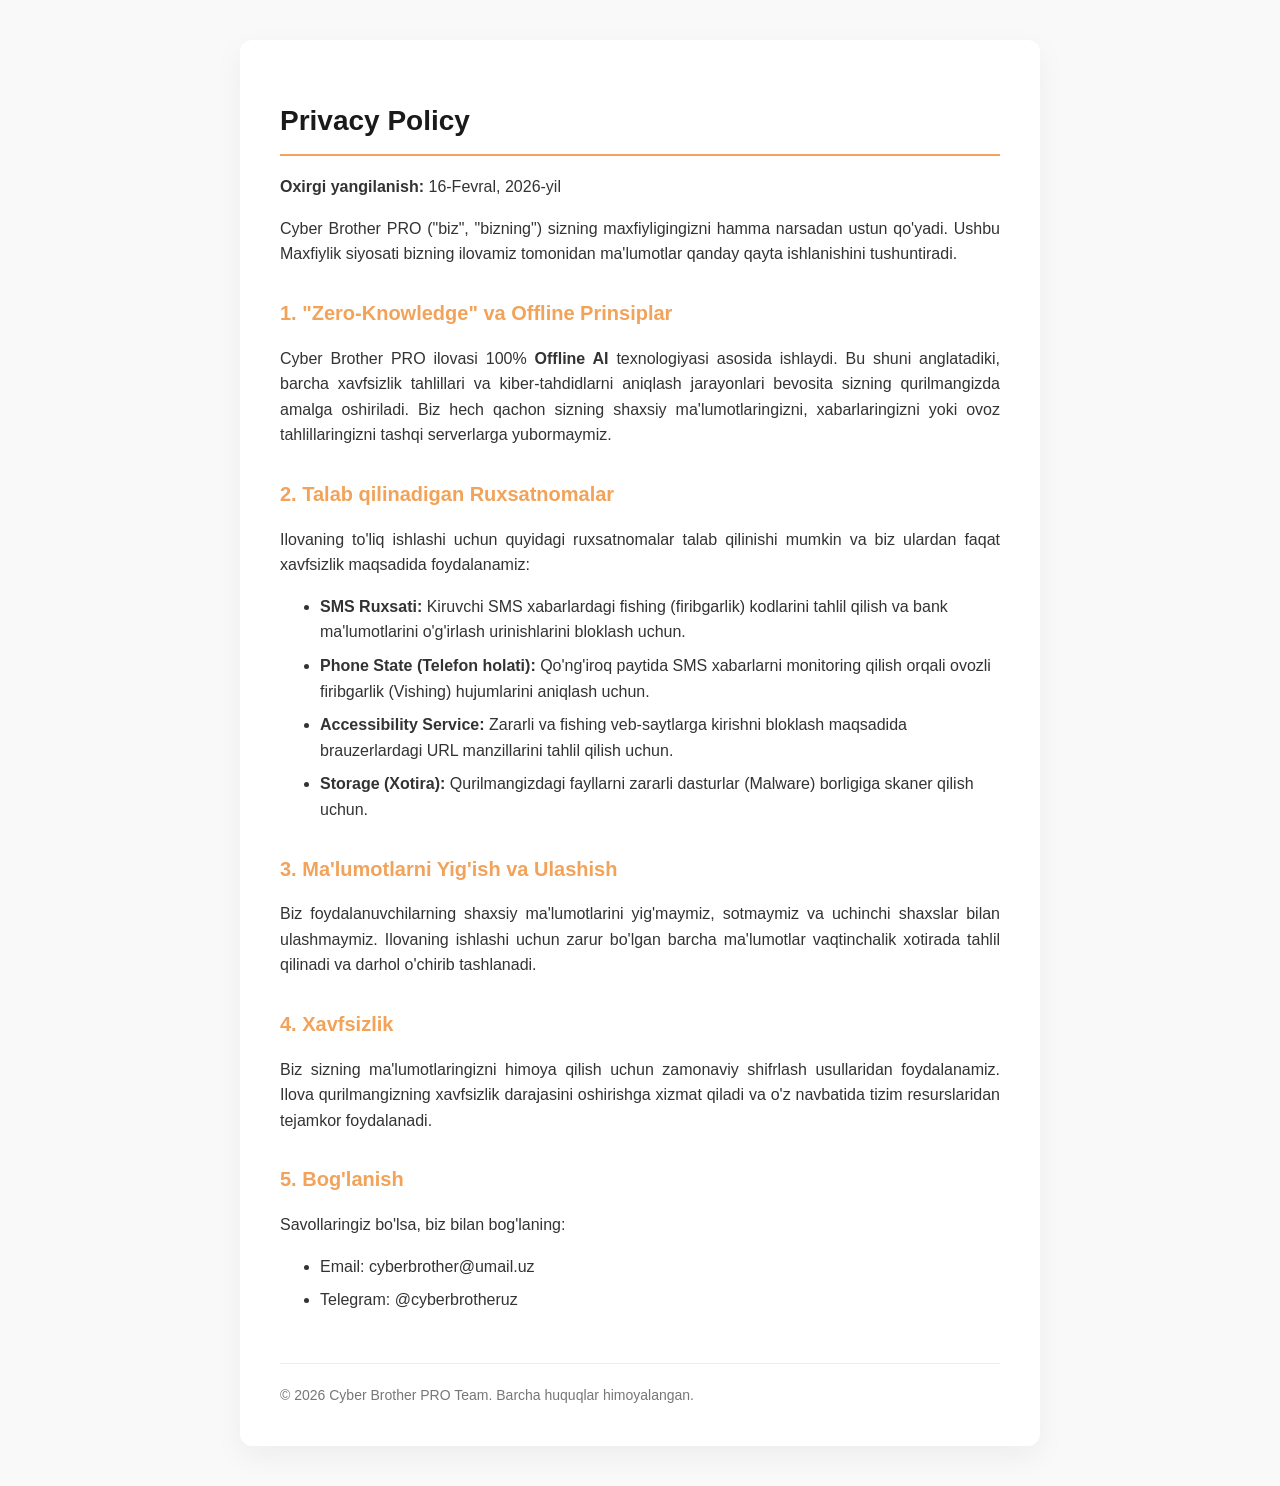
==== privacy.html @ dfbb3e48 "Add official Privacy Policy for Google Play compliance" ====
<!DOCTYPE html>
<html lang="uz">

<head>
    <meta charset="UTF-8">
    <meta name="viewport" content="width=device-width, initial-scale=1.0">
    <title>Privacy Policy - Cyber Brother PRO</title>
    <style>
        body {
            font-family: 'Segoe UI', Tahoma, Geneva, Verdana, sans-serif;
            line-height: 1.6;
            color: #333;
            max-width: 800px;
            margin: 0 auto;
            padding: 40px 20px;
            background: #f9f9f9;
        }

        .card {
            background: #fff;
            padding: 40px;
            border-radius: 12px;
            box-shadow: 0 10px 30px rgba(0, 0, 0, 0.05);
        }

        h1 {
            color: #1a1a1a;
            font-size: 28px;
            border-bottom: 2px solid #F2A359;
            padding-bottom: 10px;
        }

        h2 {
            color: #F2A359;
            font-size: 20px;
            margin-top: 30px;
        }

        p {
            margin-bottom: 15px;
            text-align: justify;
        }

        ul {
            margin-bottom: 20px;
        }

        li {
            margin-bottom: 8px;
        }

        .footer {
            margin-top: 50px;
            font-size: 14px;
            color: #777;
            border-top: 1px solid #eee;
            padding-top: 20px;
        }
    </style>
</head>

<body>
    <div class="card">
        <h1>Privacy Policy</h1>
        <p><strong>Oxirgi yangilanish:</strong> 16-Fevral, 2026-yil</p>

        <p>Cyber Brother PRO ("biz", "bizning") sizning maxfiyligingizni hamma narsadan ustun qo'yadi. Ushbu Maxfiylik
            siyosati bizning ilovamiz tomonidan ma'lumotlar qanday qayta ishlanishini tushuntiradi.</p>

        <h2>1. "Zero-Knowledge" va Offline Prinsiplar</h2>
        <p>Cyber Brother PRO ilovasi 100% <strong>Offline AI</strong> texnologiyasi asosida ishlaydi. Bu shuni
            anglatadiki, barcha xavfsizlik tahlillari va kiber-tahdidlarni aniqlash jarayonlari bevosita sizning
            qurilmangizda amalga oshiriladi. Biz hech qachon sizning shaxsiy ma'lumotlaringizni, xabarlaringizni yoki
            ovoz tahlillaringizni tashqi serverlarga yubormaymiz.</p>

        <h2>2. Talab qilinadigan Ruxsatnomalar</h2>
        <p>Ilovaning to'liq ishlashi uchun quyidagi ruxsatnomalar talab qilinishi mumkin va biz ulardan faqat xavfsizlik
            maqsadida foydalanamiz:</p>
        <ul>
            <li><strong>SMS Ruxsati:</strong> Kiruvchi SMS xabarlardagi fishing (firibgarlik) kodlarini tahlil qilish va
                bank ma'lumotlarini o'g'irlash urinishlarini bloklash uchun.</li>
            <li><strong>Phone State (Telefon holati):</strong> Qo'ng'iroq paytida SMS xabarlarni monitoring qilish
                orqali ovozli firibgarlik (Vishing) hujumlarini aniqlash uchun.</li>
            <li><strong>Accessibility Service:</strong> Zararli va fishing veb-saytlarga kirishni bloklash maqsadida
                brauzerlardagi URL manzillarini tahlil qilish uchun.</li>
            <li><strong>Storage (Xotira):</strong> Qurilmangizdagi fayllarni zararli dasturlar (Malware) borligiga
                skaner qilish uchun.</li>
        </ul>

        <h2>3. Ma'lumotlarni Yig'ish va Ulashish</h2>
        <p>Biz foydalanuvchilarning shaxsiy ma'lumotlarini yig'maymiz, sotmaymiz va uchinchi shaxslar bilan ulashmaymiz.
            Ilovaning ishlashi uchun zarur bo'lgan barcha ma'lumotlar vaqtinchalik xotirada tahlil qilinadi va darhol
            o'chirib tashlanadi.</p>

        <h2>4. Xavfsizlik</h2>
        <p>Biz sizning ma'lumotlaringizni himoya qilish uchun zamonaviy shifrlash usullaridan foydalanamiz. Ilova
            qurilmangizning xavfsizlik darajasini oshirishga xizmat qiladi va o'z navbatida tizim resurslaridan tejamkor
            foydalanadi.</p>

        <h2>5. Bog'lanish</h2>
        <p>Savollaringiz bo'lsa, biz bilan bog'laning:</p>
        <ul>
            <li>Email: cyberbrother@umail.uz</li>
            <li>Telegram: @cyberbrotheruz</li>
        </ul>

        <div class="footer">
            &copy; 2026 Cyber Brother PRO Team. Barcha huquqlar himoyalangan.
        </div>
    </div>
</body>

</html>
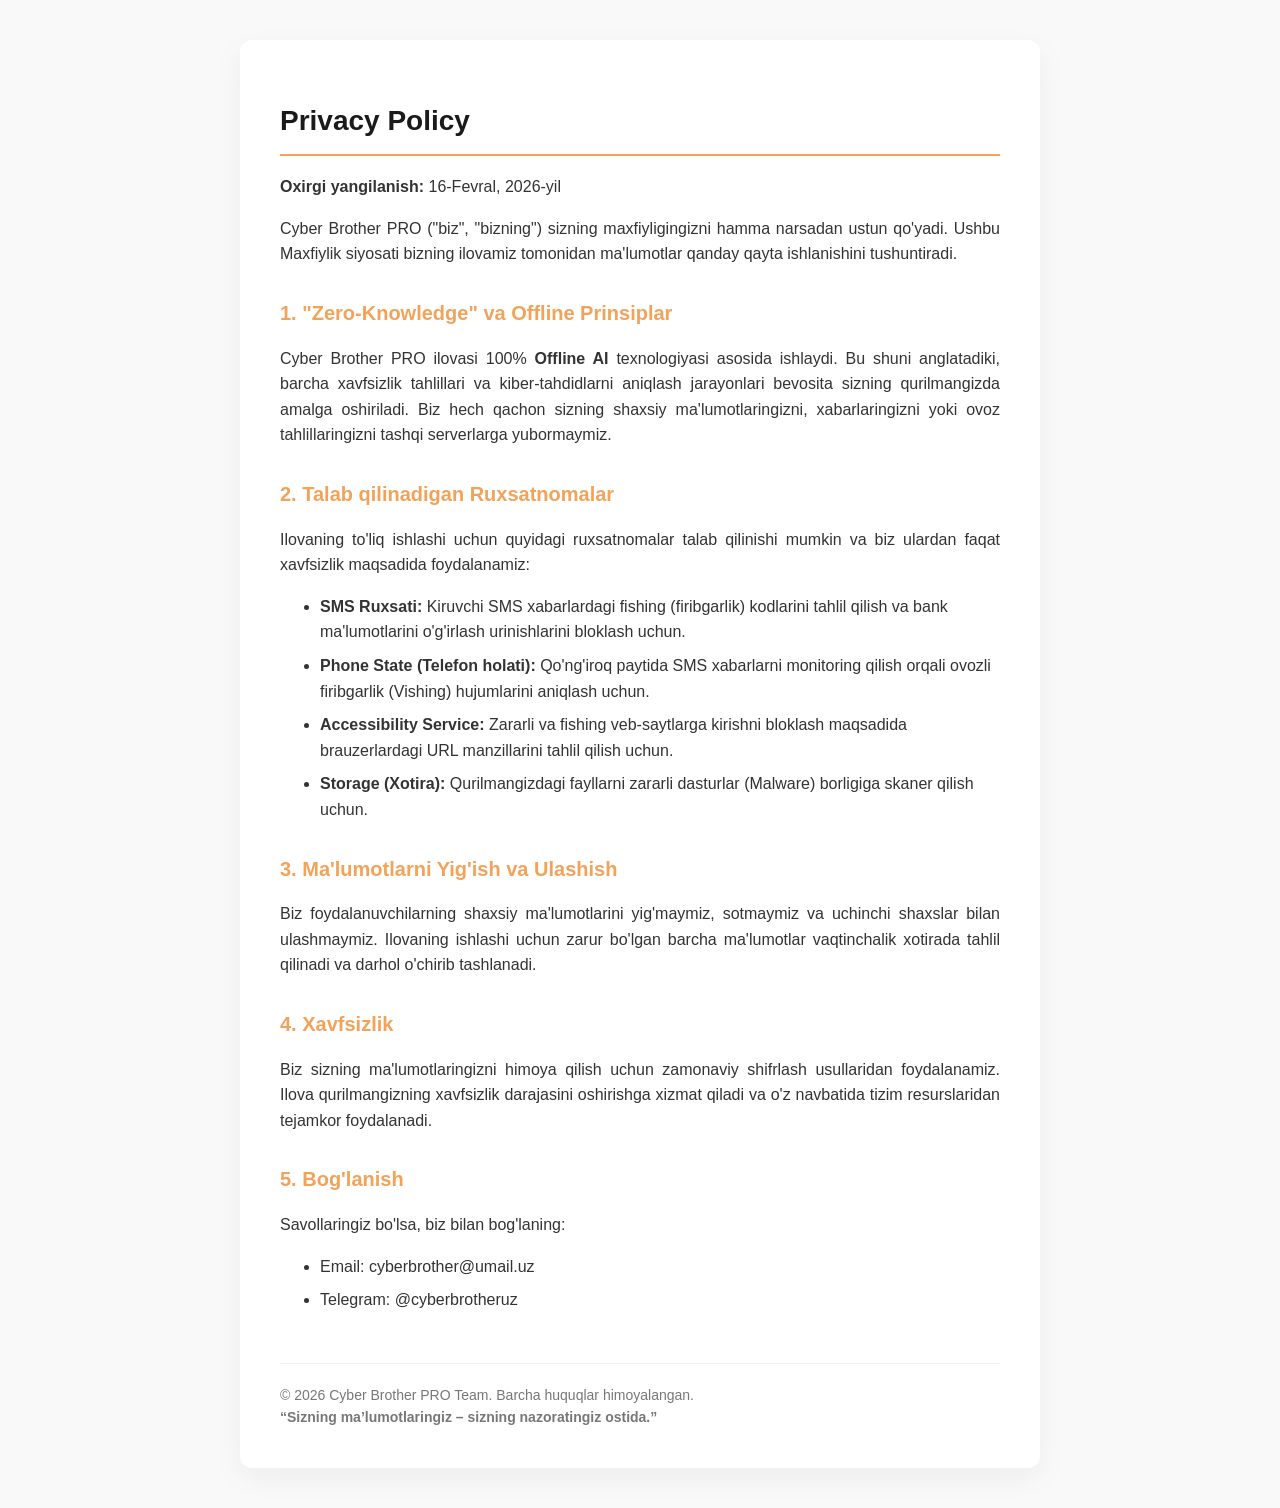
==== commit ba3c52df: "Update Privacy Policy with new slogan" ====
--- a/privacy.html
+++ b/privacy.html
@@ -105,7 +105,8 @@
         </ul>
 
         <div class="footer">
-            &copy; 2026 Cyber Brother PRO Team. Barcha huquqlar himoyalangan.
+            &copy; 2026 Cyber Brother PRO Team. Barcha huquqlar himoyalangan.<br>
+            <strong>“Sizning ma’lumotlaringiz – sizning nazoratingiz ostida.”</strong>
         </div>
     </div>
 </body>
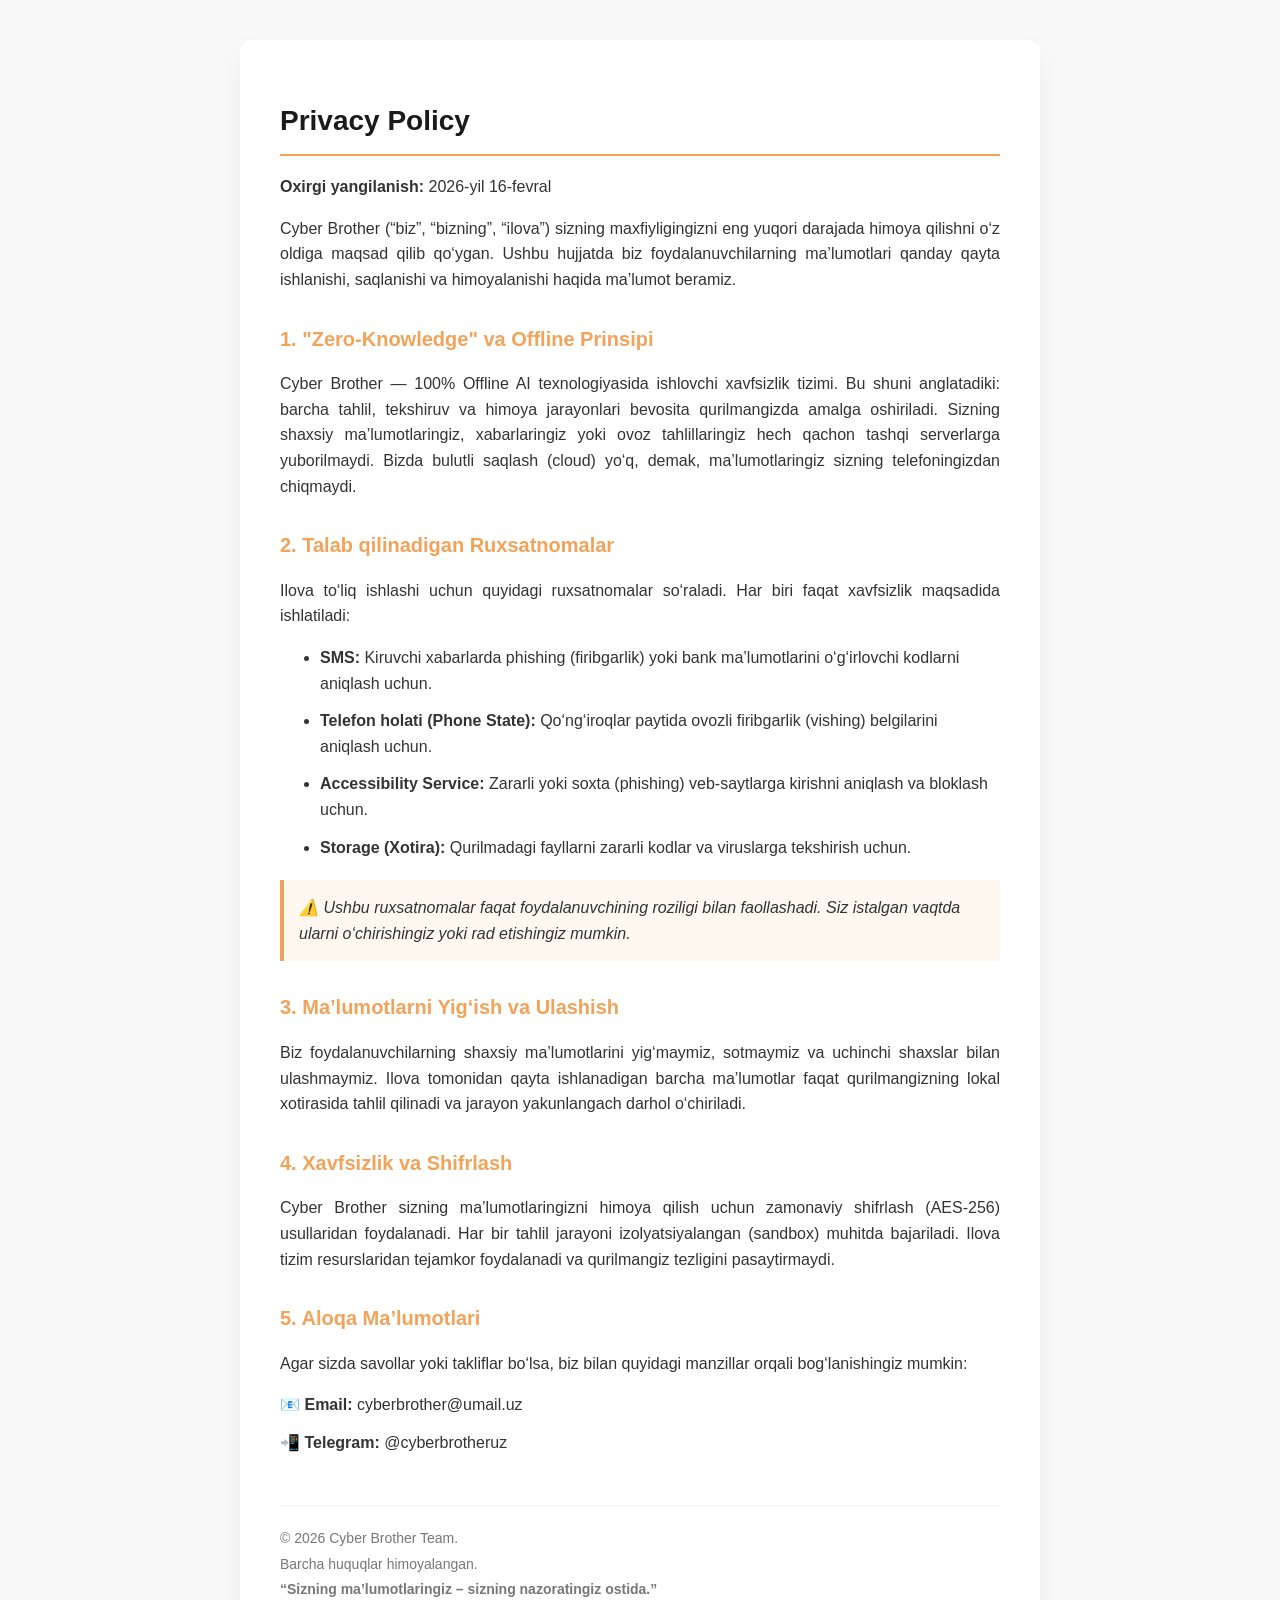
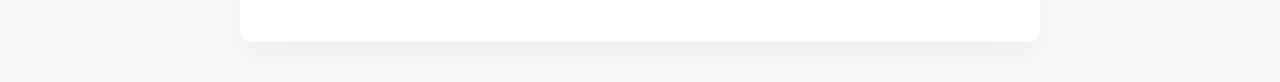
==== commit 347a5f78: "Remove PRO from Cyber Brother in Privacy Policy" ====
--- a/privacy.html
+++ b/privacy.html
@@ -4,7 +4,7 @@
 <head>
     <meta charset="UTF-8">
     <meta name="viewport" content="width=device-width, initial-scale=1.0">
-    <title>Privacy Policy - Cyber Brother PRO</title>
+    <title>Privacy Policy - Cyber Brother</title>
     <style>
         body {
             font-family: 'Segoe UI', Tahoma, Geneva, Verdana, sans-serif;
@@ -46,7 +46,15 @@
         }
 
         li {
-            margin-bottom: 8px;
+            margin-bottom: 12px;
+        }
+
+        .warning-box {
+            background: #fff8f1;
+            border-left: 4px solid #F2A359;
+            padding: 15px;
+            margin: 20px 0;
+            font-style: italic;
         }
 
         .footer {
@@ -55,6 +63,12 @@
             color: #777;
             border-top: 1px solid #eee;
             padding-top: 20px;
+            line-height: 1.8;
+        }
+
+        .contact-list {
+            list-style: none;
+            padding: 0;
         }
     </style>
 </head>
@@ -62,50 +76,57 @@
 <body>
     <div class="card">
         <h1>Privacy Policy</h1>
-        <p><strong>Oxirgi yangilanish:</strong> 16-Fevral, 2026-yil</p>
+        <p><strong>Oxirgi yangilanish:</strong> 2026-yil 16-fevral</p>
 
-        <p>Cyber Brother PRO ("biz", "bizning") sizning maxfiyligingizni hamma narsadan ustun qo'yadi. Ushbu Maxfiylik
-            siyosati bizning ilovamiz tomonidan ma'lumotlar qanday qayta ishlanishini tushuntiradi.</p>
+        <p>Cyber Brother (“biz”, “bizning”, “ilova”) sizning maxfiyligingizni eng yuqori darajada himoya qilishni
+            o‘z oldiga maqsad qilib qo‘ygan. Ushbu hujjatda biz foydalanuvchilarning ma’lumotlari qanday qayta
+            ishlanishi, saqlanishi va himoyalanishi haqida ma’lumot beramiz.</p>
 
-        <h2>1. "Zero-Knowledge" va Offline Prinsiplar</h2>
-        <p>Cyber Brother PRO ilovasi 100% <strong>Offline AI</strong> texnologiyasi asosida ishlaydi. Bu shuni
-            anglatadiki, barcha xavfsizlik tahlillari va kiber-tahdidlarni aniqlash jarayonlari bevosita sizning
-            qurilmangizda amalga oshiriladi. Biz hech qachon sizning shaxsiy ma'lumotlaringizni, xabarlaringizni yoki
-            ovoz tahlillaringizni tashqi serverlarga yubormaymiz.</p>
+        <h2>1. "Zero-Knowledge" va Offline Prinsipi</h2>
+        <p>Cyber Brother — 100% Offline AI texnologiyasida ishlovchi xavfsizlik tizimi. Bu shuni anglatadiki: barcha
+            tahlil, tekshiruv va himoya jarayonlari bevosita qurilmangizda amalga oshiriladi. Sizning shaxsiy
+            ma’lumotlaringiz, xabarlaringiz yoki ovoz tahlillaringiz hech qachon tashqi serverlarga yuborilmaydi. Bizda
+            bulutli saqlash (cloud) yo‘q, demak, ma’lumotlaringiz sizning telefoningizdan chiqmaydi.</p>
 
         <h2>2. Talab qilinadigan Ruxsatnomalar</h2>
-        <p>Ilovaning to'liq ishlashi uchun quyidagi ruxsatnomalar talab qilinishi mumkin va biz ulardan faqat xavfsizlik
-            maqsadida foydalanamiz:</p>
+        <p>Ilova to‘liq ishlashi uchun quyidagi ruxsatnomalar so‘raladi. Har biri faqat xavfsizlik maqsadida
+            ishlatiladi:</p>
         <ul>
-            <li><strong>SMS Ruxsati:</strong> Kiruvchi SMS xabarlardagi fishing (firibgarlik) kodlarini tahlil qilish va
-                bank ma'lumotlarini o'g'irlash urinishlarini bloklash uchun.</li>
-            <li><strong>Phone State (Telefon holati):</strong> Qo'ng'iroq paytida SMS xabarlarni monitoring qilish
-                orqali ovozli firibgarlik (Vishing) hujumlarini aniqlash uchun.</li>
-            <li><strong>Accessibility Service:</strong> Zararli va fishing veb-saytlarga kirishni bloklash maqsadida
-                brauzerlardagi URL manzillarini tahlil qilish uchun.</li>
-            <li><strong>Storage (Xotira):</strong> Qurilmangizdagi fayllarni zararli dasturlar (Malware) borligiga
-                skaner qilish uchun.</li>
+            <li><strong>SMS:</strong> Kiruvchi xabarlarda phishing (firibgarlik) yoki bank ma’lumotlarini o‘g‘irlovchi
+                kodlarni aniqlash uchun.</li>
+            <li><strong>Telefon holati (Phone State):</strong> Qo‘ng‘iroqlar paytida ovozli firibgarlik (vishing)
+                belgilarini aniqlash uchun.</li>
+            <li><strong>Accessibility Service:</strong> Zararli yoki soxta (phishing) veb-saytlarga kirishni aniqlash va
+                bloklash uchun.</li>
+            <li><strong>Storage (Xotira):</strong> Qurilmadagi fayllarni zararli kodlar va viruslarga tekshirish uchun.
+            </li>
         </ul>
 
-        <h2>3. Ma'lumotlarni Yig'ish va Ulashish</h2>
-        <p>Biz foydalanuvchilarning shaxsiy ma'lumotlarini yig'maymiz, sotmaymiz va uchinchi shaxslar bilan ulashmaymiz.
-            Ilovaning ishlashi uchun zarur bo'lgan barcha ma'lumotlar vaqtinchalik xotirada tahlil qilinadi va darhol
-            o'chirib tashlanadi.</p>
+        <div class="warning-box">
+            ⚠️ Ushbu ruxsatnomalar faqat foydalanuvchining roziligi bilan faollashadi. Siz istalgan vaqtda ularni
+            o‘chirishingiz yoki rad etishingiz mumkin.
+        </div>
 
-        <h2>4. Xavfsizlik</h2>
-        <p>Biz sizning ma'lumotlaringizni himoya qilish uchun zamonaviy shifrlash usullaridan foydalanamiz. Ilova
-            qurilmangizning xavfsizlik darajasini oshirishga xizmat qiladi va o'z navbatida tizim resurslaridan tejamkor
-            foydalanadi.</p>
+        <h2>3. Ma’lumotlarni Yig‘ish va Ulashish</h2>
+        <p>Biz foydalanuvchilarning shaxsiy ma’lumotlarini yig‘maymiz, sotmaymiz va uchinchi shaxslar bilan ulashmaymiz.
+            Ilova tomonidan qayta ishlanadigan barcha ma’lumotlar faqat qurilmangizning lokal xotirasida tahlil qilinadi
+            va jarayon yakunlangach darhol o‘chiriladi.</p>
 
-        <h2>5. Bog'lanish</h2>
-        <p>Savollaringiz bo'lsa, biz bilan bog'laning:</p>
-        <ul>
-            <li>Email: cyberbrother@umail.uz</li>
-            <li>Telegram: @cyberbrotheruz</li>
+        <h2>4. Xavfsizlik va Shifrlash</h2>
+        <p>Cyber Brother sizning ma’lumotlaringizni himoya qilish uchun zamonaviy shifrlash (AES-256) usullaridan
+            foydalanadi. Har bir tahlil jarayoni izolyatsiyalangan (sandbox) muhitda bajariladi. Ilova tizim
+            resurslaridan tejamkor foydalanadi va qurilmangiz tezligini pasaytirmaydi.</p>
+
+        <h2>5. Aloqa Ma’lumotlari</h2>
+        <p>Agar sizda savollar yoki takliflar bo‘lsa, biz bilan quyidagi manzillar orqali bog‘lanishingiz mumkin:</p>
+        <ul class="contact-list">
+            <li>📧 <strong>Email:</strong> cyberbrother@umail.uz</li>
+            <li>📲 <strong>Telegram:</strong> @cyberbrotheruz</li>
         </ul>
 
         <div class="footer">
-            &copy; 2026 Cyber Brother PRO Team. Barcha huquqlar himoyalangan.<br>
+            &copy; 2026 Cyber Brother Team.<br>
+            Barcha huquqlar himoyalangan.<br>
             <strong>“Sizning ma’lumotlaringiz – sizning nazoratingiz ostida.”</strong>
         </div>
     </div>
